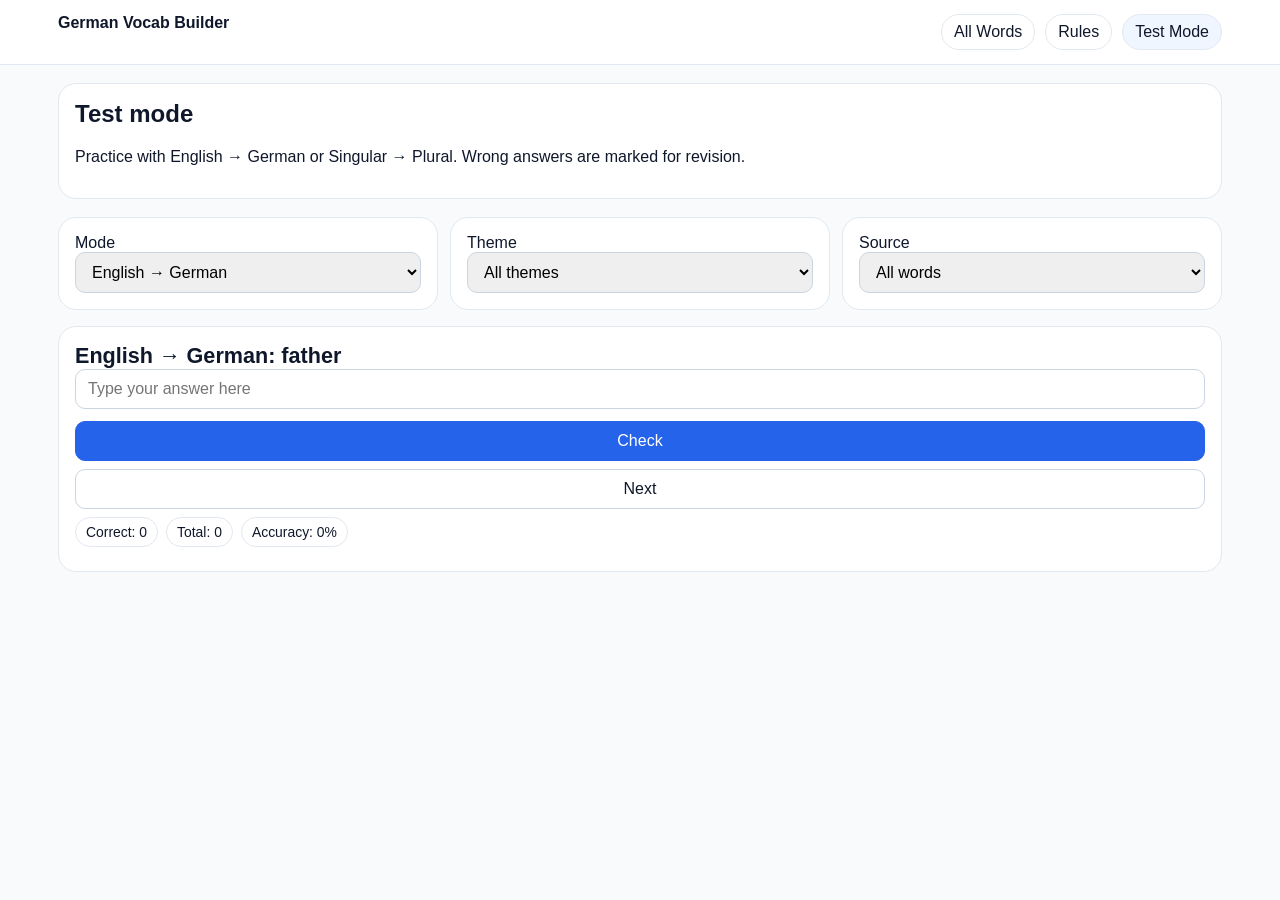
==== test.html @ 52e30374 "Initial upload" ====
<!doctype html><html><head><meta charset="utf-8"><meta name="viewport" content="width=device-width,initial-scale=1"><title>Test Mode</title><link rel="stylesheet" href="assets/style.css"></head><body><header><div class="topbar"><div class="brand">German Vocab Builder</div><nav class="nav"><a href="index.html">All Words</a><a href="rules.html">Rules</a><a class="active" href="test.html">Test Mode</a></nav></div></header><main><section class="hero"><h1 style="margin-top:0">Test mode</h1><p>Practice with English → German or Singular → Plural. Wrong answers are marked for revision.</p></section><section class="test-controls"><div class="panel"><label>Mode</label><select id="testMode"><option value="english-german">English → German</option><option value="singular-plural">Singular → Plural</option></select></div><div class="panel"><label>Theme</label><select id="testTheme"><option value="">All themes</option></select></div><div class="panel"><label>Source</label><select id="testSource"><option value="all">All words</option><option value="revision">Marked for revision</option><option value="due">Due today / overdue</option></select></div></section><section class="panel"><div id="prompt" class="word">Loading...</div><input id="answerInput" placeholder="Type your answer here"><div class="row" style="margin-top:12px"><button id="checkBtn" class="primary">Check</button><button id="nextBtn">Next</button></div><div id="feedback"></div><div id="stats" class="stats"></div></section></main><script src="assets/app.js"></script><script src="assets/test.js"></script></body></html>
---- assets/style.css ----
:root{--bg:#f8fafc;--card:#fff;--line:#e2e8f0;--text:#0f172a;--muted:#475569;--accent:#2563eb;--chip:#eff6ff}*{box-sizing:border-box}body{margin:0;font-family:Arial,Helvetica,sans-serif;color:var(--text);background:var(--bg)}a{color:var(--accent);text-decoration:none}a:hover{text-decoration:underline}header{position:sticky;top:0;background:#ffffffee;backdrop-filter:blur(10px);border-bottom:1px solid var(--line)}.topbar{max-width:1200px;margin:auto;padding:14px 18px;display:flex;gap:12px;justify-content:space-between;flex-wrap:wrap}.brand{font-weight:700}.nav{display:flex;gap:10px;flex-wrap:wrap}.nav a,button{background:var(--card);border:1px solid var(--line);padding:8px 12px;border-radius:999px;color:var(--text)}.nav a.active{background:var(--chip)}main{max-width:1200px;margin:auto;padding:18px}.hero,.control,.panel,.card,.rule-box{background:var(--card);border:1px solid var(--line);border-radius:18px;padding:16px}.hero{margin-bottom:18px}.controls,.test-controls,.grid{display:grid;gap:12px}.controls,.test-controls{grid-template-columns:repeat(auto-fit,minmax(180px,1fr));margin:16px 0}.grid{grid-template-columns:repeat(auto-fit,minmax(290px,1fr))}input,select,button{width:100%;padding:10px 12px;border-radius:10px;border:1px solid #cbd5e1;font:inherit}.primary{background:var(--accent);color:#fff;border-color:var(--accent)}.word{font-size:1.35rem;font-weight:700}.rule-colored{display:inline-block;padding:4px 10px;border-radius:12px}.meta,.small{color:var(--muted)}.row,.stats{display:flex;gap:8px;flex-wrap:wrap;align-items:center;margin:8px 0}.badge,.stat{display:inline-flex;align-items:center;border-radius:999px;padding:6px 10px;font-size:.87rem;border:1px solid var(--line);background:#fff}.table-like{display:grid;gap:12px}.answer{margin-top:12px;padding:12px;border-radius:12px;background:#fff;border:1px solid var(--line)}.correct{background:#f0fdf4;border-color:#86efac}.incorrect{background:#fef2f2;border-color:#fca5a5}
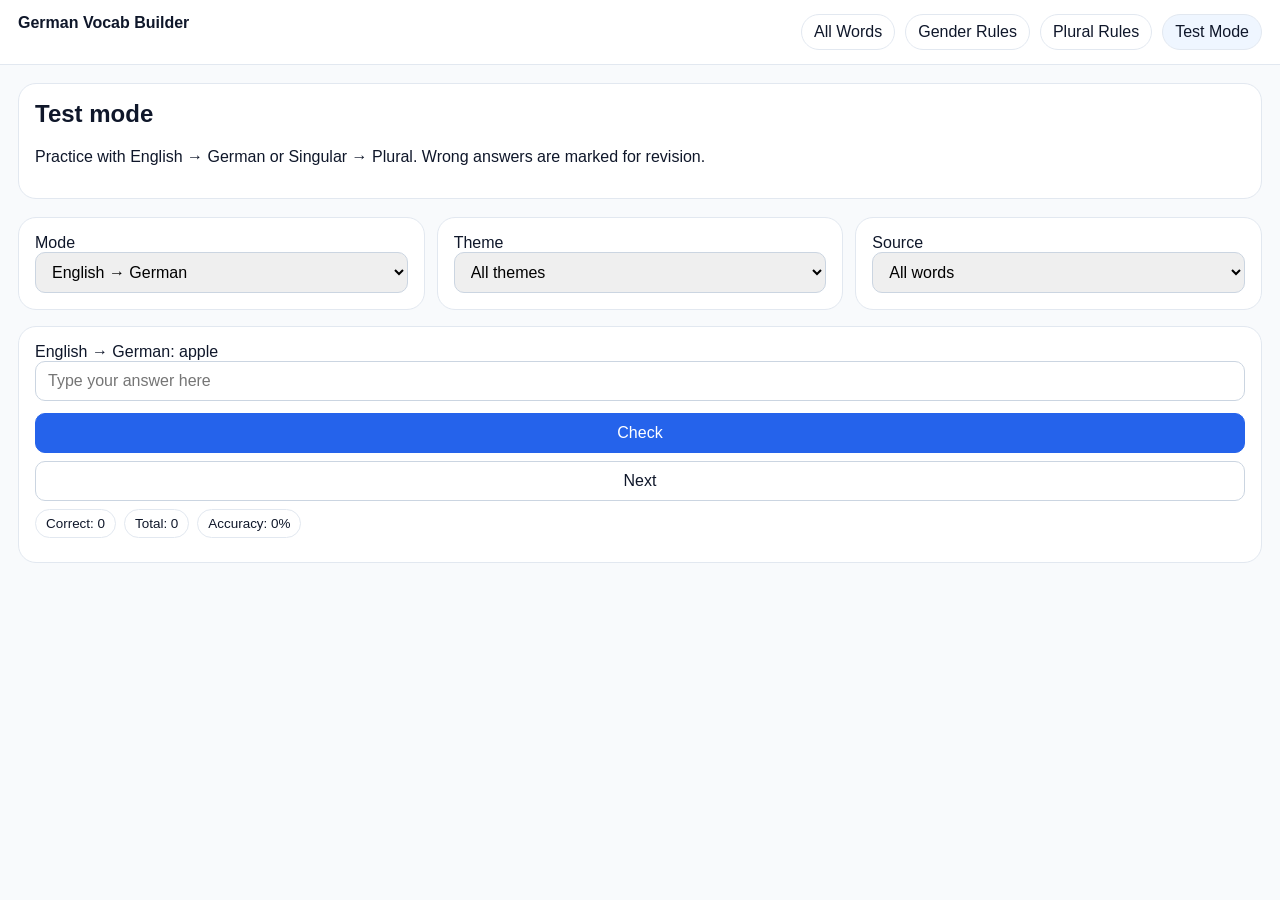
==== commit 8a6d7801: "Update test.html" ====
--- a/test.html
+++ b/test.html
@@ -1 +1,6 @@
-<!doctype html><html><head><meta charset="utf-8"><meta name="viewport" content="width=device-width,initial-scale=1"><title>Test Mode</title><link rel="stylesheet" href="assets/style.css"></head><body><header><div class="topbar"><div class="brand">German Vocab Builder</div><nav class="nav"><a href="index.html">All Words</a><a href="rules.html">Rules</a><a class="active" href="test.html">Test Mode</a></nav></div></header><main><section class="hero"><h1 style="margin-top:0">Test mode</h1><p>Practice with English → German or Singular → Plural. Wrong answers are marked for revision.</p></section><section class="test-controls"><div class="panel"><label>Mode</label><select id="testMode"><option value="english-german">English → German</option><option value="singular-plural">Singular → Plural</option></select></div><div class="panel"><label>Theme</label><select id="testTheme"><option value="">All themes</option></select></div><div class="panel"><label>Source</label><select id="testSource"><option value="all">All words</option><option value="revision">Marked for revision</option><option value="due">Due today / overdue</option></select></div></section><section class="panel"><div id="prompt" class="word">Loading...</div><input id="answerInput" placeholder="Type your answer here"><div class="row" style="margin-top:12px"><button id="checkBtn" class="primary">Check</button><button id="nextBtn">Next</button></div><div id="feedback"></div><div id="stats" class="stats"></div></section></main><script src="assets/app.js"></script><script src="assets/test.js"></script></body></html>+<!doctype html><html><head><meta charset="utf-8"><meta name="viewport" content="width=device-width,initial-scale=1"><title>Test Mode</title><link rel="stylesheet" href="assets/style.css"></head><body><header><div class="topbar"><div class="brand">German Vocab Builder</div><nav class="nav">
+  <a href="index.html">All Words</a>
+  <a href="gender-rules.html">Gender Rules</a>
+  <a href="plural-rules.html">Plural Rules</a>
+  <a class="active" href="test.html">Test Mode</a>
+</nav></div></header><main><section class="hero"><h1 style="margin-top:0">Test mode</h1><p>Practice with English → German or Singular → Plural. Wrong answers are marked for revision.</p></section><section class="test-controls"><div class="panel"><label>Mode</label><select id="testMode"><option value="english-german">English → German</option><option value="singular-plural">Singular → Plural</option></select></div><div class="panel"><label>Theme</label><select id="testTheme"><option value="">All themes</option></select></div><div class="panel"><label>Source</label><select id="testSource"><option value="all">All words</option><option value="revision">Marked for revision</option><option value="due">Due today / overdue</option></select></div></section><section class="panel"><div id="prompt" class="word">Loading...</div><input id="answerInput" placeholder="Type your answer here"><div class="row" style="margin-top:12px"><button id="checkBtn" class="primary">Check</button><button id="nextBtn">Next</button></div><div id="feedback"></div><div id="stats" class="stats"></div></section></main><script src="assets/app.js"></script><script src="assets/test.js"></script></body></html>
--- a/assets/style.css
+++ b/assets/style.css
@@ -1 +1,155 @@
-:root{--bg:#f8fafc;--card:#fff;--line:#e2e8f0;--text:#0f172a;--muted:#475569;--accent:#2563eb;--chip:#eff6ff}*{box-sizing:border-box}body{margin:0;font-family:Arial,Helvetica,sans-serif;color:var(--text);background:var(--bg)}a{color:var(--accent);text-decoration:none}a:hover{text-decoration:underline}header{position:sticky;top:0;background:#ffffffee;backdrop-filter:blur(10px);border-bottom:1px solid var(--line)}.topbar{max-width:1200px;margin:auto;padding:14px 18px;display:flex;gap:12px;justify-content:space-between;flex-wrap:wrap}.brand{font-weight:700}.nav{display:flex;gap:10px;flex-wrap:wrap}.nav a,button{background:var(--card);border:1px solid var(--line);padding:8px 12px;border-radius:999px;color:var(--text)}.nav a.active{background:var(--chip)}main{max-width:1200px;margin:auto;padding:18px}.hero,.control,.panel,.card,.rule-box{background:var(--card);border:1px solid var(--line);border-radius:18px;padding:16px}.hero{margin-bottom:18px}.controls,.test-controls,.grid{display:grid;gap:12px}.controls,.test-controls{grid-template-columns:repeat(auto-fit,minmax(180px,1fr));margin:16px 0}.grid{grid-template-columns:repeat(auto-fit,minmax(290px,1fr))}input,select,button{width:100%;padding:10px 12px;border-radius:10px;border:1px solid #cbd5e1;font:inherit}.primary{background:var(--accent);color:#fff;border-color:var(--accent)}.word{font-size:1.35rem;font-weight:700}.rule-colored{display:inline-block;padding:4px 10px;border-radius:12px}.meta,.small{color:var(--muted)}.row,.stats{display:flex;gap:8px;flex-wrap:wrap;align-items:center;margin:8px 0}.badge,.stat{display:inline-flex;align-items:center;border-radius:999px;padding:6px 10px;font-size:.87rem;border:1px solid var(--line);background:#fff}.table-like{display:grid;gap:12px}.answer{margin-top:12px;padding:12px;border-radius:12px;background:#fff;border:1px solid var(--line)}.correct{background:#f0fdf4;border-color:#86efac}.incorrect{background:#fef2f2;border-color:#fca5a5}+:root{
+  --bg:#f8fafc;
+  --card:#fff;
+  --line:#e2e8f0;
+  --text:#0f172a;
+  --muted:#475569;
+  --accent:#2563eb;
+  --chip:#eff6ff;
+  --star:#f59e0b;
+}
+*{box-sizing:border-box}
+body{
+  margin:0;
+  font-family:Arial,Helvetica,sans-serif;
+  color:var(--text);
+  background:var(--bg)
+}
+a{color:var(--accent);text-decoration:none}
+a:hover{text-decoration:underline}
+header{
+  position:sticky;
+  top:0;
+  background:#ffffffee;
+  backdrop-filter:blur(10px);
+  border-bottom:1px solid var(--line);
+  z-index:10
+}
+.topbar{
+  max-width:1400px;
+  margin:auto;
+  padding:14px 18px;
+  display:flex;
+  gap:12px;
+  justify-content:space-between;
+  flex-wrap:wrap
+}
+.brand{font-weight:700}
+.nav{display:flex;gap:10px;flex-wrap:wrap}
+.nav a,button{
+  background:var(--card);
+  border:1px solid var(--line);
+  padding:8px 12px;
+  border-radius:999px;
+  color:var(--text);
+  cursor:pointer
+}
+.nav a.active{background:var(--chip)}
+main{
+  max-width:1400px;
+  margin:auto;
+  padding:18px
+}
+.hero,.control,.panel,.rule-box{
+  background:var(--card);
+  border:1px solid var(--line);
+  border-radius:18px;
+  padding:16px
+}
+.hero{margin-bottom:18px}
+.controls,.test-controls{
+  display:grid;
+  gap:12px;
+  grid-template-columns:repeat(auto-fit,minmax(180px,1fr));
+  margin:16px 0
+}
+input,select,button{
+  width:100%;
+  padding:10px 12px;
+  border-radius:10px;
+  border:1px solid #cbd5e1;
+  font:inherit
+}
+.primary{
+  background:var(--accent);
+  color:#fff;
+  border-color:var(--accent)
+}
+.row,.stats{
+  display:flex;
+  gap:8px;
+  flex-wrap:wrap;
+  align-items:center;
+  margin:8px 0
+}
+.badge,.stat{
+  display:inline-flex;
+  align-items:center;
+  border-radius:999px;
+  padding:6px 10px;
+  font-size:.84rem;
+  border:1px solid var(--line);
+  background:#fff
+}
+.small{
+  color:var(--muted);
+  font-size:.92rem
+}
+.table-wrap{
+  overflow:auto;
+  background:#fff;
+  border:1px solid var(--line);
+  border-radius:18px
+}
+.vocab-table{
+  width:100%;
+  border-collapse:collapse;
+  font-size:.95rem
+}
+.vocab-table th,.vocab-table td{
+  padding:10px 12px;
+  border-bottom:1px solid var(--line);
+  vertical-align:top;
+  text-align:left
+}
+.vocab-table th{
+  position:sticky;
+  top:0;
+  background:#f8fafc;
+  z-index:1
+}
+.vocab-table tr:hover{background:#fafcff}
+.word-pill{
+  display:inline-block;
+  padding:4px 10px;
+  border-radius:12px;
+  font-weight:700
+}
+.exception{background:#fecaca}
+.star{
+  font-size:1.15rem;
+  color:#cbd5e1
+}
+.star.filled{color:var(--star)}
+.icon-btn{
+  width:auto;
+  padding:8px 10px;
+  border-radius:10px;
+  line-height:1
+}
+.answer{
+  margin-top:12px;
+  padding:12px;
+  border-radius:12px;
+  background:#fff;
+  border:1px solid var(--line)
+}
+.correct{
+  background:#f0fdf4;
+  border-color:#86efac
+}
+.incorrect{
+  background:#fef2f2;
+  border-color:#fca5a5
+}
+.table-like{display:grid;gap:12px}
